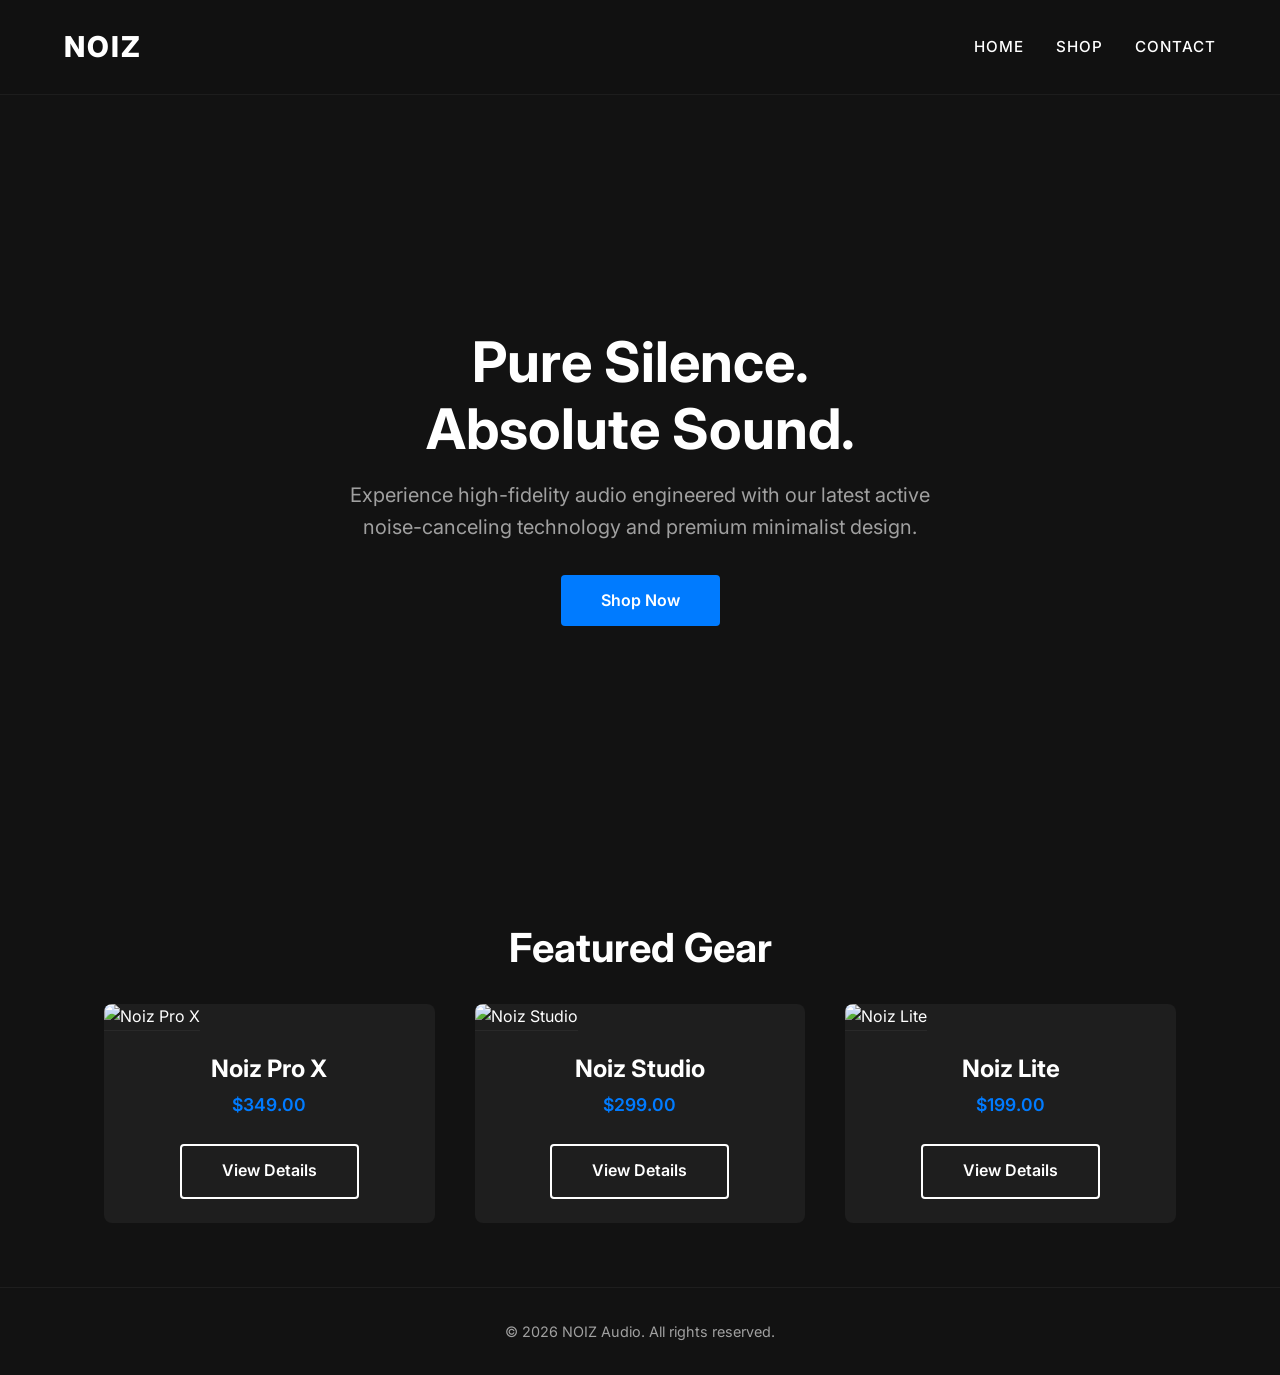
==== index.html @ 69e6cc2a "Create index.html" ====
<!DOCTYPE html>
<html lang="en">
<head>
    <meta charset="UTF-8">
    <meta name="viewport" content="width=device-width, initial-scale=1.0">
    <title>NOIZ | High-End Audio</title>
    <link rel="stylesheet" href="style.css">
    <!-- Google Fonts for Typography -->
    <link href="https://fonts.googleapis.com/css2?family=Inter:wght@400;500;600;700;800&display=swap" rel="stylesheet">
</head>
<body>

    <!-- Sticky Navigation -->
    <nav class="navbar">
        <a href="index.html" class="nav-brand">NOIZ</a>
        <ul class="nav-links">
            <li><a href="index.html">Home</a></li>
            <li><a href="shop.html">Shop</a></li>
            <li><a href="contact.html">Contact</a></li>
        </ul>
    </nav>

    <!-- Hero Section -->
    <header class="hero">
        <h1>Pure Silence.<br>Absolute Sound.</h1>
        <p>Experience high-fidelity audio engineered with our latest active noise-canceling technology and premium minimalist design.</p>
        <a href="shop.html" class="btn">Shop Now</a>
    </header>

    <!-- Featured Products -->
    <main class="container">
        <h2 class="text-center">Featured Gear</h2>
        <section class="product-grid">
            
            <!-- Product Card 1 -->
            <article class="product-card">
                <img src="https://images.unsplash.com/photo-1505740420928-5e560c06d30e?auto=format&fit=crop&w=800&q=80" alt="Noiz Pro X" class="product-img">
                <div class="product-info">
                    <h3>Noiz Pro X</h3>
                    <div class="product-price">$349.00</div>
                    <a href="product-details.html" class="btn btn-outline">View Details</a>
                </div>
            </article>

            <!-- Product Card 2 -->
            <article class="product-card">
                <img src="https://images.unsplash.com/photo-1583394838336-acd977736f90?auto=format&fit=crop&w=800&q=80" alt="Noiz Studio" class="product-img">
                <div class="product-info">
                    <h3>Noiz Studio</h3>
                    <div class="product-price">$299.00</div>
                    <a href="product-details.html" class="btn btn-outline">View Details</a>
                </div>
            </article>

            <!-- Product Card 3 -->
            <article class="product-card">
                <img src="https://images.unsplash.com/photo-1590658268037-6bf12165a8df?auto=format&fit=crop&w=800&q=80" alt="Noiz Lite" class="product-img">
                <div class="product-info">
                    <h3>Noiz Lite</h3>
                    <div class="product-price">$199.00</div>
                    <a href="product-details.html" class="btn btn-outline">View Details</a>
                </div>
            </article>

        </section>
    </main>

    <footer>
        &copy; 2026 NOIZ Audio. All rights reserved.
    </footer>

</body>
</html>
---- style.css ----
/* =========================================
   STYLE.CSS - NOIZ DESIGN SYSTEM
   ========================================= */

:root {
  /* Color Palette */
  --bg-color: #121212;
  --card-bg: #1e1e1e;
  --accent-color: #007BFF;
  --accent-hover: #0056b3;
  --text-main: #ffffff;
  --text-muted: #a0a0a0;
  --nav-bg: rgba(18, 18, 18, 0.95);
  
  /* Typography */
  --font-family: 'Inter', -apple-system, BlinkMacSystemFont, "Segoe UI", Roboto, sans-serif;
}

/* Reset & Base */
* {
  margin: 0;
  padding: 0;
  box-sizing: border-box;
}

body {
  background-color: var(--bg-color);
  color: var(--text-main);
  font-family: var(--font-family);
  line-height: 1.6;
  -webkit-font-smoothing: antialiased;
}

a {
  color: inherit;
  text-decoration: none;
  transition: color 0.3s ease;
}

ul {
  list-style: none;
}

/* Typography Hierarchy */
h1, h2, h3, h4 {
  font-weight: 700;
  line-height: 1.2;
}

h1 { font-size: 3.5rem; margin-bottom: 1rem; }
h2 { font-size: 2.5rem; margin-bottom: 2rem; }
h3 { font-size: 1.5rem; margin-bottom: 0.5rem; }

/* Sticky Navigation */
.navbar {
  position: sticky;
  top: 0;
  z-index: 1000;
  display: flex;
  justify-content: space-between;
  align-items: center;
  padding: 1.5rem 5%;
  background: var(--nav-bg);
  backdrop-filter: blur(10px);
  border-bottom: 1px solid rgba(255, 255, 255, 0.05);
}

.nav-brand {
  font-size: 1.8rem;
  font-weight: 800;
  letter-spacing: 2px;
  color: var(--text-main);
}

.nav-links {
  display: flex;
  gap: 2rem;
}

.nav-links a {
  font-size: 0.95rem;
  font-weight: 500;
  text-transform: uppercase;
  letter-spacing: 1px;
}

.nav-links a:hover {
  color: var(--accent-color);
}

/* Buttons */
.btn {
  display: inline-block;
  background-color: var(--accent-color);
  color: #fff;
  padding: 0.8rem 2.5rem;
  font-size: 1rem;
  font-weight: 600;
  border: none;
  border-radius: 4px;
  cursor: pointer;
  transition: background-color 0.3s ease, transform 0.2s ease;
  text-align: center;
}

.btn:hover {
  background-color: var(--accent-hover);
  transform: translateY(-2px);
}

.btn-outline {
  background-color: transparent;
  border: 2px solid var(--text-main);
}

.btn-outline:hover {
  background-color: var(--text-main);
  color: var(--bg-color);
}

/* Utility Classes */
.container {
  max-width: 1200px;
  margin: 0 auto;
  padding: 4rem 5%;
}

.text-center { text-align: center; }

/* Hero Section */
.hero {
  min-height: 85vh;
  display: flex;
  flex-direction: column;
  justify-content: center;
  align-items: center;
  text-align: center;
  padding: 0 5%;
  background: linear-gradient(to bottom, rgba(18,18,18,0) 0%, rgba(18,18,18,1) 100%), 
              url('https://images.unsplash.com/photo-1618366712010-f4ae9c647dcb?auto=format&fit=crop&w=1920&q=80') center/cover no-repeat;
}

.hero p {
  font-size: 1.25rem;
  color: var(--text-muted);
  max-width: 600px;
  margin-bottom: 2rem;
}

/* Product Grid */
.product-grid {
  display: grid;
  grid-template-columns: repeat(auto-fit, minmax(280px, 1fr));
  gap: 2.5rem;
}

.product-card {
  background: var(--card-bg);
  border-radius: 8px;
  overflow: hidden;
  transition: transform 0.3s ease, box-shadow 0.3s ease;
}

.product-card:hover {
  transform: translateY(-8px);
  box-shadow: 0 10px 30px rgba(0, 0, 0, 0.5);
}

.product-img {
  width: 100%;
  height: 300px;
  object-fit: cover;
  border-bottom: 1px solid rgba(255, 255, 255, 0.05);
}

.product-info {
  padding: 1.5rem;
  text-align: center;
}

.product-price {
  color: var(--accent-color);
  font-weight: 600;
  font-size: 1.1rem;
  margin-bottom: 1.5rem;
}

/* Product Details (Split Screen) */
.product-details {
  display: flex;
  gap: 4rem;
  align-items: center;
  margin-top: 2rem;
}

.details-left {
  flex: 1;
}

.details-left img {
  width: 100%;
  border-radius: 8px;
  object-fit: cover;
}

.details-right {
  flex: 1;
}

.details-right .price {
  font-size: 2rem;
  color: var(--accent-color);
  margin-bottom: 1.5rem;
}

.details-right p {
  color: var(--text-muted);
  margin-bottom: 2rem;
}

.specs-list {
  margin-bottom: 2rem;
}

.specs-list li {
  padding: 0.5rem 0;
  border-bottom: 1px solid rgba(255,255,255,0.1);
  color: var(--text-muted);
}

/* Contact Form */
.contact-wrapper {
  max-width: 600px;
  margin: 0 auto;
  background: var(--card-bg);
  padding: 3rem;
  border-radius: 8px;
}

.form-group {
  margin-bottom: 1.5rem;
}

.form-group label {
  display: block;
  margin-bottom: 0.5rem;
  font-weight: 500;
}

.form-control {
  width: 100%;
  padding: 1rem;
  background: var(--bg-color);
  border: 1px solid rgba(255, 255, 255, 0.1);
  color: var(--text-main);
  border-radius: 4px;
  font-family: inherit;
}

.form-control:focus {
  outline: none;
  border-color: var(--accent-color);
}

textarea.form-control {
  resize: vertical;
  min-height: 150px;
}

/* Footer */
footer {
  text-align: center;
  padding: 2rem;
  border-top: 1px solid rgba(255, 255, 255, 0.05);
  color: var(--text-muted);
  font-size: 0.9rem;
}

/* Media Queries for Mobile Responsiveness */
@media (max-width: 768px) {
  h1 { font-size: 2.5rem; }
  
  .nav-links {
    gap: 1rem;
  }
  
  .product-details {
    flex-direction: column;
    gap: 2rem;
  }
  
  .contact-wrapper {
    padding: 2rem 1.5rem;
  }
}
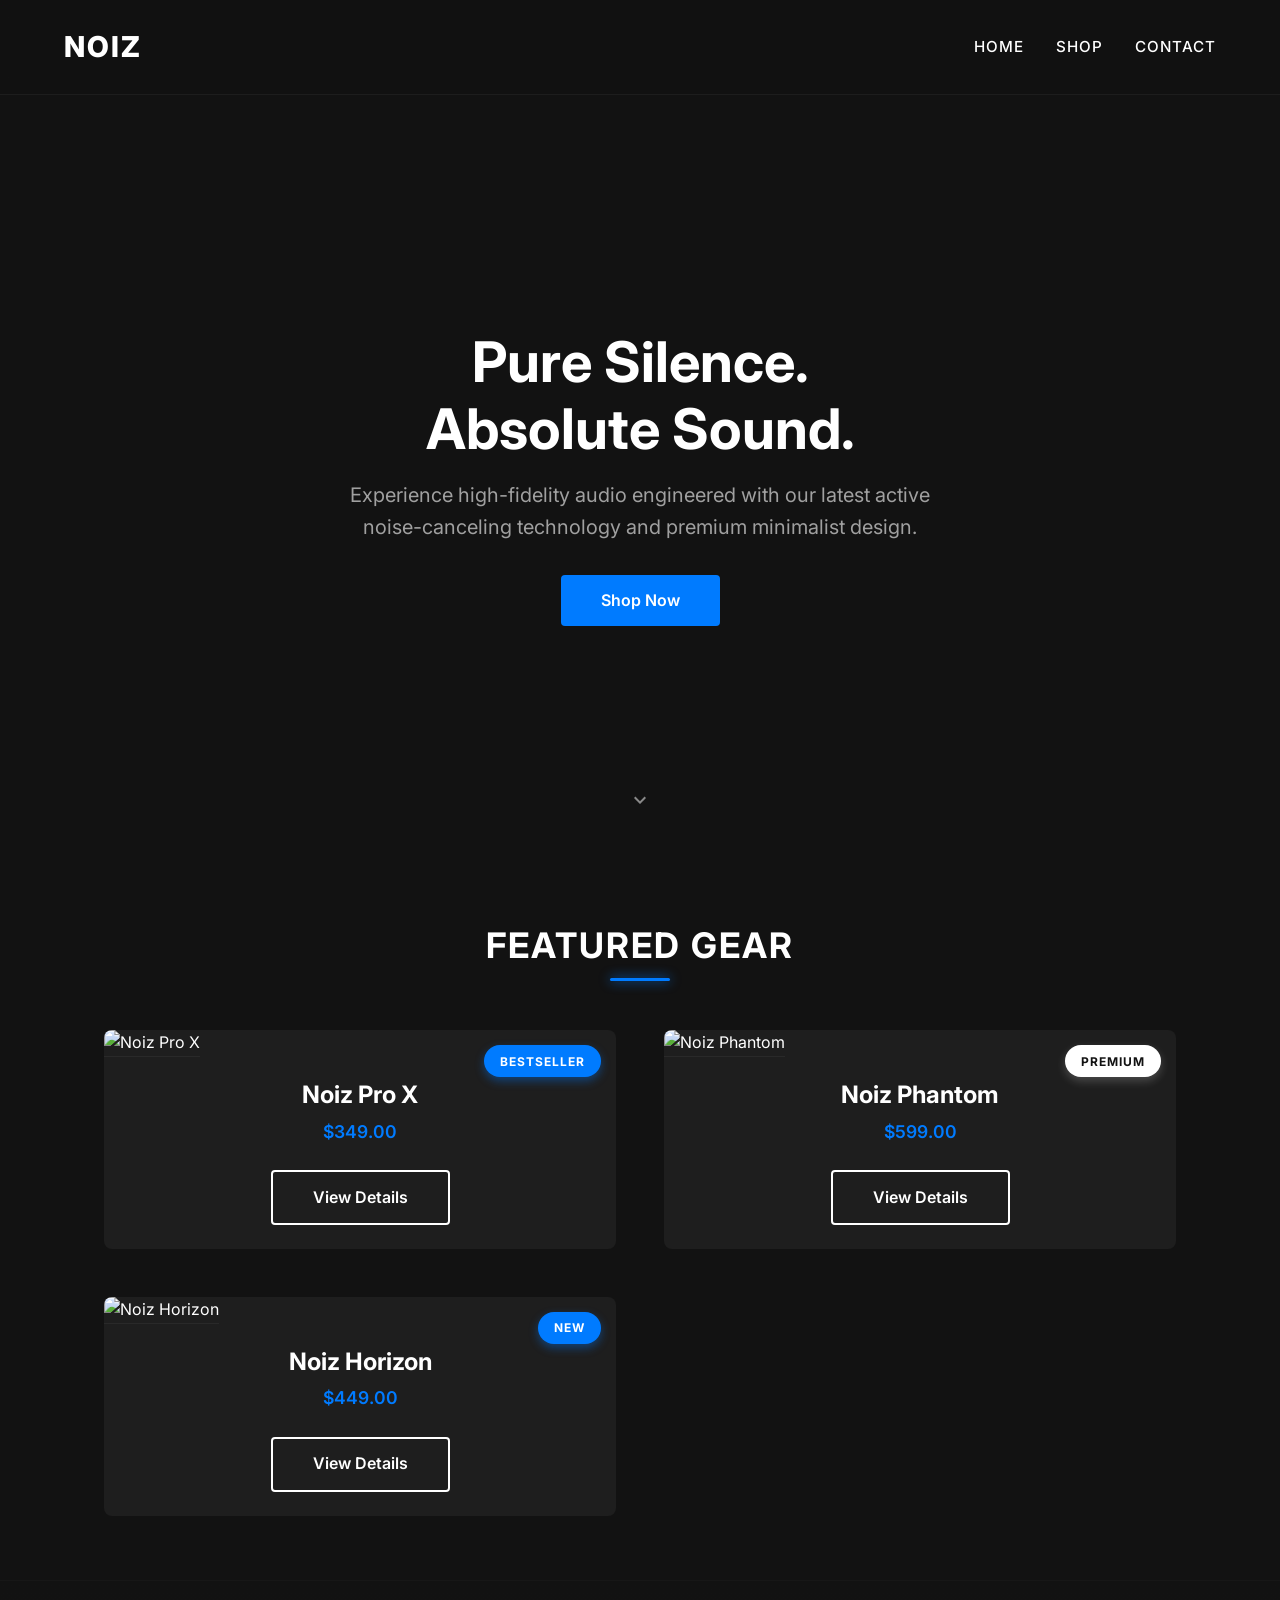
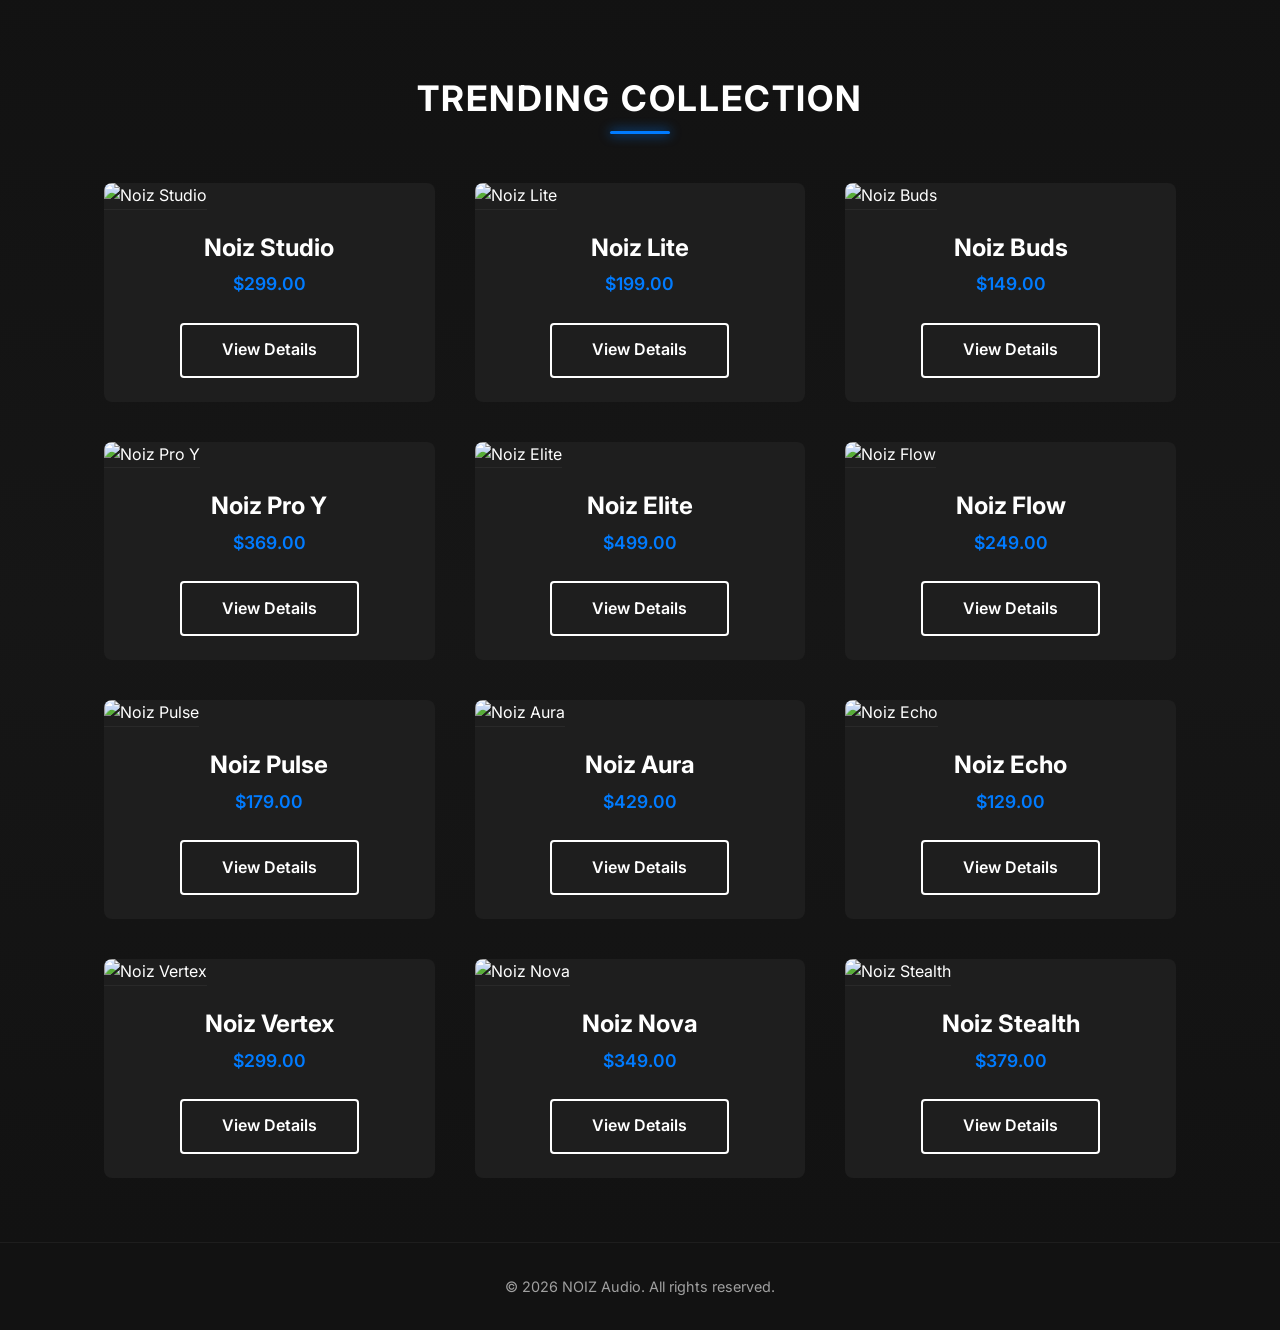
==== commit b6b27b06: "Update index.html" ====
--- a/index.html
+++ b/index.html
@@ -4,9 +4,91 @@
     <meta charset="UTF-8">
     <meta name="viewport" content="width=device-width, initial-scale=1.0">
     <title>NOIZ | High-End Audio</title>
+    <!-- Links to the global style.css -->
     <link rel="stylesheet" href="style.css">
     <!-- Google Fonts for Typography -->
     <link href="https://fonts.googleapis.com/css2?family=Inter:wght@400;500;600;700;800&display=swap" rel="stylesheet">
+    
+    <!-- Homepage Specific Aesthetic Enhancements -->
+    <style>
+        /* Animated Scroll Indicator */
+        .hero { position: relative; }
+        .scroll-indicator {
+            position: absolute;
+            bottom: 40px;
+            left: 50%;
+            transform: translateX(-50%);
+            animation: bounce 2s infinite;
+            color: rgba(255,255,255,0.5);
+        }
+        .scroll-indicator svg { width: 24px; height: 24px; fill: currentColor; }
+        @keyframes bounce {
+            0%, 20%, 50%, 80%, 100% { transform: translateY(0) translateX(-50%); }
+            40% { transform: translateY(-15px) translateX(-50%); }
+            60% { transform: translateY(-7px) translateX(-50%); }
+        }
+
+        /* Enhanced Section Titles with Neon Accent */
+        .section-title {
+            text-align: center;
+            margin-bottom: 4rem;
+            position: relative;
+            display: inline-block;
+            left: 50%;
+            transform: translateX(-50%);
+            font-size: 2.2rem;
+            text-transform: uppercase;
+            letter-spacing: 2px;
+        }
+        .section-title::after {
+            content: '';
+            position: absolute;
+            width: 60px;
+            height: 3px;
+            background: var(--accent-color);
+            bottom: -15px;
+            left: 50%;
+            transform: translateX(-50%);
+            border-radius: 2px;
+            box-shadow: 0 0 12px var(--accent-color);
+        }
+
+        /* Product Badges */
+        .product-card { position: relative; }
+        .badge {
+            position: absolute;
+            top: 15px;
+            right: 15px;
+            background: var(--accent-color);
+            color: #fff;
+            padding: 0.4rem 1rem;
+            font-size: 0.75rem;
+            font-weight: 700;
+            text-transform: uppercase;
+            border-radius: 30px;
+            letter-spacing: 1px;
+            box-shadow: 0 4px 10px rgba(0, 123, 255, 0.4);
+            z-index: 2;
+        }
+        .badge.premium { background: #fff; color: var(--bg-color); box-shadow: 0 4px 10px rgba(255, 255, 255, 0.2); }
+
+        /* Larger Grid for Featured Gear */
+        .featured-grid {
+            display: grid;
+            grid-template-columns: repeat(auto-fit, minmax(340px, 1fr));
+            gap: 3rem;
+        }
+        .featured-grid .product-img {
+            height: 400px; /* Makes featured items stand out more */
+        }
+
+        /* Secondary Section Styling */
+        .trending-section {
+            background: linear-gradient(to bottom, var(--bg-color), #161616, var(--bg-color));
+            padding-top: 2rem;
+            border-top: 1px solid rgba(255,255,255,0.02);
+        }
+    </style>
 </head>
 <body>
 
@@ -25,15 +107,21 @@
         <h1>Pure Silence.<br>Absolute Sound.</h1>
         <p>Experience high-fidelity audio engineered with our latest active noise-canceling technology and premium minimalist design.</p>
         <a href="shop.html" class="btn">Shop Now</a>
+        
+        <!-- Animated down arrow -->
+        <div class="scroll-indicator">
+            <svg viewBox="0 0 24 24"><path d="M7.41 8.59L12 13.17l4.59-4.58L18 10l-6 6-6-6 1.41-1.41z"/></svg>
+        </div>
     </header>
 
-    <!-- Featured Products -->
+    <!-- Featured Products Section (3 Items) -->
     <main class="container">
-        <h2 class="text-center">Featured Gear</h2>
-        <section class="product-grid">
+        <h2 class="section-title">Featured Gear</h2>
+        <section class="featured-grid">
             
-            <!-- Product Card 1 -->
+            <!-- Featured Product 1 -->
             <article class="product-card">
+                <div class="badge">Bestseller</div>
                 <img src="https://images.unsplash.com/photo-1505740420928-5e560c06d30e?auto=format&fit=crop&w=800&q=80" alt="Noiz Pro X" class="product-img">
                 <div class="product-info">
                     <h3>Noiz Pro X</h3>
@@ -42,22 +130,24 @@
                 </div>
             </article>
 
-            <!-- Product Card 2 -->
+            <!-- Featured Product 2 -->
             <article class="product-card">
-                <img src="https://images.unsplash.com/photo-1583394838336-acd977736f90?auto=format&fit=crop&w=800&q=80" alt="Noiz Studio" class="product-img">
+                <div class="badge premium">Premium</div>
+                <img src="https://images.unsplash.com/photo-1618366712010-f4ae9c647dcb?auto=format&fit=crop&w=800&q=80" alt="Noiz Phantom" class="product-img">
                 <div class="product-info">
-                    <h3>Noiz Studio</h3>
-                    <div class="product-price">$299.00</div>
+                    <h3>Noiz Phantom</h3>
+                    <div class="product-price">$599.00</div>
                     <a href="product-details.html" class="btn btn-outline">View Details</a>
                 </div>
             </article>
 
-            <!-- Product Card 3 -->
+            <!-- Featured Product 3 -->
             <article class="product-card">
-                <img src="https://images.unsplash.com/photo-1590658268037-6bf12165a8df?auto=format&fit=crop&w=800&q=80" alt="Noiz Lite" class="product-img">
+                <div class="badge">New</div>
+                <img src="https://images.unsplash.com/photo-1583394838336-acd977736f90?auto=format&fit=crop&w=800&q=80" alt="Noiz Horizon" class="product-img">
                 <div class="product-info">
-                    <h3>Noiz Lite</h3>
-                    <div class="product-price">$199.00</div>
+                    <h3>Noiz Horizon</h3>
+                    <div class="product-price">$449.00</div>
                     <a href="product-details.html" class="btn btn-outline">View Details</a>
                 </div>
             </article>
@@ -65,6 +155,124 @@
         </section>
     </main>
 
+    <!-- Trending Collection Section (12 Items to equal 15 total) -->
+    <section class="trending-section">
+        <div class="container">
+            <h2 class="section-title">Trending Collection</h2>
+            <div class="product-grid">
+                
+                <article class="product-card">
+                    <img src="https://images.unsplash.com/photo-1590658268037-6bf12165a8df?auto=format&fit=crop&w=800&q=80" alt="Noiz Studio" class="product-img">
+                    <div class="product-info">
+                        <h3>Noiz Studio</h3>
+                        <div class="product-price">$299.00</div>
+                        <a href="product-details.html" class="btn btn-outline">View Details</a>
+                    </div>
+                </article>
+
+                <article class="product-card">
+                    <img src="https://images.unsplash.com/photo-1484704849700-f032a568e944?auto=format&fit=crop&w=800&q=80" alt="Noiz Lite" class="product-img">
+                    <div class="product-info">
+                        <h3>Noiz Lite</h3>
+                        <div class="product-price">$199.00</div>
+                        <a href="product-details.html" class="btn btn-outline">View Details</a>
+                    </div>
+                </article>
+
+                <article class="product-card">
+                    <img src="https://images.unsplash.com/photo-1505740420928-5e560c06d30e?auto=format&fit=crop&w=800&q=80" alt="Noiz Buds" class="product-img">
+                    <div class="product-info">
+                        <h3>Noiz Buds</h3>
+                        <div class="product-price">$149.00</div>
+                        <a href="product-details.html" class="btn btn-outline">View Details</a>
+                    </div>
+                </article>
+
+                <article class="product-card">
+                    <img src="https://images.unsplash.com/photo-1618366712010-f4ae9c647dcb?auto=format&fit=crop&w=800&q=80" alt="Noiz Pro Y" class="product-img">
+                    <div class="product-info">
+                        <h3>Noiz Pro Y</h3>
+                        <div class="product-price">$369.00</div>
+                        <a href="product-details.html" class="btn btn-outline">View Details</a>
+                    </div>
+                </article>
+
+                <article class="product-card">
+                    <img src="https://images.unsplash.com/photo-1583394838336-acd977736f90?auto=format&fit=crop&w=800&q=80" alt="Noiz Elite" class="product-img">
+                    <div class="product-info">
+                        <h3>Noiz Elite</h3>
+                        <div class="product-price">$499.00</div>
+                        <a href="product-details.html" class="btn btn-outline">View Details</a>
+                    </div>
+                </article>
+
+                <article class="product-card">
+                    <img src="https://images.unsplash.com/photo-1590658268037-6bf12165a8df?auto=format&fit=crop&w=800&q=80" alt="Noiz Flow" class="product-img">
+                    <div class="product-info">
+                        <h3>Noiz Flow</h3>
+                        <div class="product-price">$249.00</div>
+                        <a href="product-details.html" class="btn btn-outline">View Details</a>
+                    </div>
+                </article>
+
+                <article class="product-card">
+                    <img src="https://images.unsplash.com/photo-1484704849700-f032a568e944?auto=format&fit=crop&w=800&q=80" alt="Noiz Pulse" class="product-img">
+                    <div class="product-info">
+                        <h3>Noiz Pulse</h3>
+                        <div class="product-price">$179.00</div>
+                        <a href="product-details.html" class="btn btn-outline">View Details</a>
+                    </div>
+                </article>
+
+                <article class="product-card">
+                    <img src="https://images.unsplash.com/photo-1505740420928-5e560c06d30e?auto=format&fit=crop&w=800&q=80" alt="Noiz Aura" class="product-img">
+                    <div class="product-info">
+                        <h3>Noiz Aura</h3>
+                        <div class="product-price">$429.00</div>
+                        <a href="product-details.html" class="btn btn-outline">View Details</a>
+                    </div>
+                </article>
+
+                <article class="product-card">
+                    <img src="https://images.unsplash.com/photo-1618366712010-f4ae9c647dcb?auto=format&fit=crop&w=800&q=80" alt="Noiz Echo" class="product-img">
+                    <div class="product-info">
+                        <h3>Noiz Echo</h3>
+                        <div class="product-price">$129.00</div>
+                        <a href="product-details.html" class="btn btn-outline">View Details</a>
+                    </div>
+                </article>
+
+                <article class="product-card">
+                    <img src="https://images.unsplash.com/photo-1583394838336-acd977736f90?auto=format&fit=crop&w=800&q=80" alt="Noiz Vertex" class="product-img">
+                    <div class="product-info">
+                        <h3>Noiz Vertex</h3>
+                        <div class="product-price">$299.00</div>
+                        <a href="product-details.html" class="btn btn-outline">View Details</a>
+                    </div>
+                </article>
+
+                <article class="product-card">
+                    <img src="https://images.unsplash.com/photo-1590658268037-6bf12165a8df?auto=format&fit=crop&w=800&q=80" alt="Noiz Nova" class="product-img">
+                    <div class="product-info">
+                        <h3>Noiz Nova</h3>
+                        <div class="product-price">$349.00</div>
+                        <a href="product-details.html" class="btn btn-outline">View Details</a>
+                    </div>
+                </article>
+
+                <article class="product-card">
+                    <img src="https://images.unsplash.com/photo-1484704849700-f032a568e944?auto=format&fit=crop&w=800&q=80" alt="Noiz Stealth" class="product-img">
+                    <div class="product-info">
+                        <h3>Noiz Stealth</h3>
+                        <div class="product-price">$379.00</div>
+                        <a href="product-details.html" class="btn btn-outline">View Details</a>
+                    </div>
+                </article>
+
+            </div>
+        </div>
+    </section>
+
     <footer>
         &copy; 2026 NOIZ Audio. All rights reserved.
     </footer>
